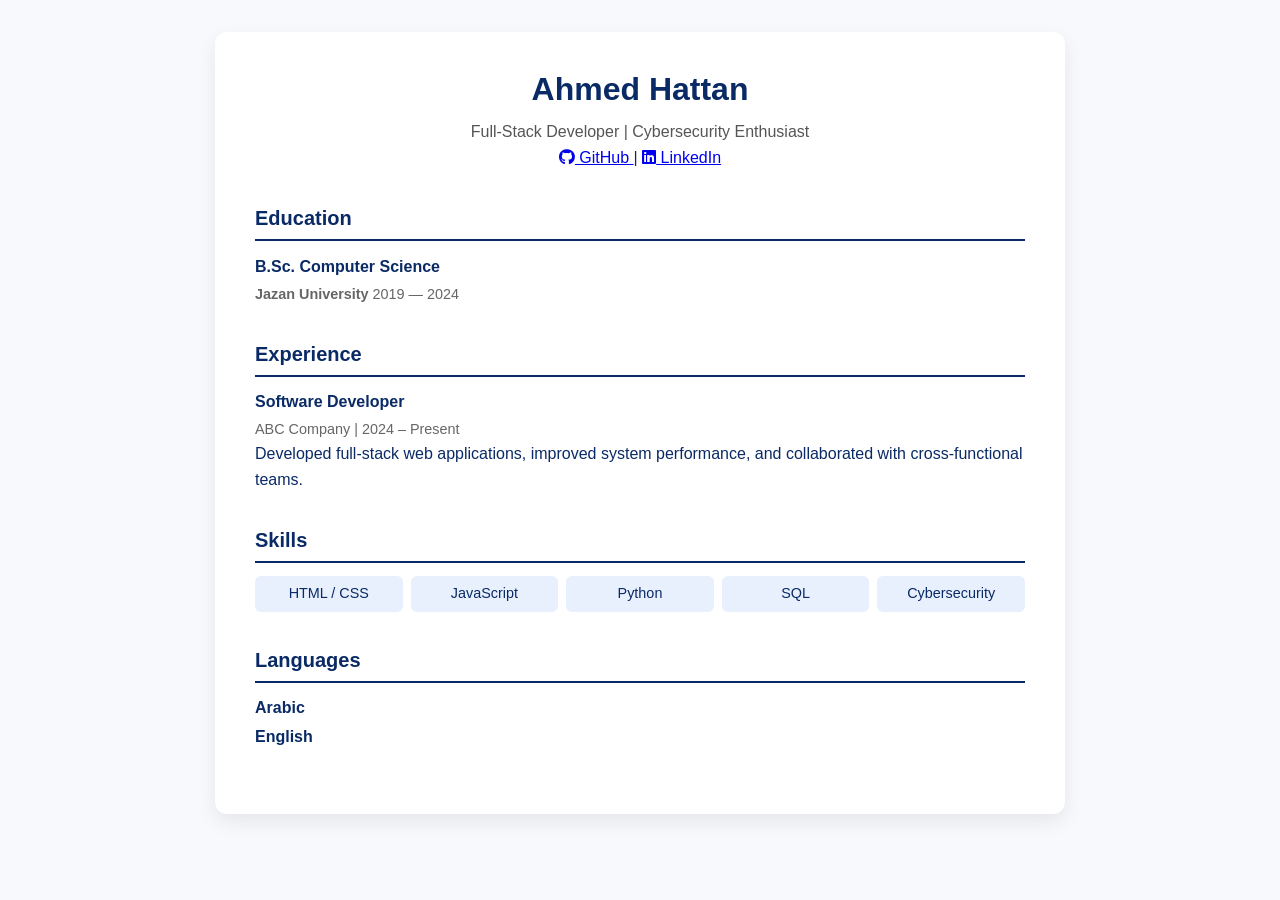
==== resume.html @ e26a3c25 "Update" ====
<!DOCTYPE html>
<html lang="en">

<head>
    <meta charset="UTF-8">
    <title>Resume - Ahmed Hattan</title>
    <link rel="stylesheet" href="./css/style-resume.css">
    <link rel="stylesheet" href="https://cdnjs.cloudflare.com/ajax/libs/font-awesome/6.5.2/css/all.min.css">

</head>

<body>
    <div class="resume">
        <div class="header">
            <h1>Ahmed Hattan</h1>
            <p>Full-Stack Developer | Cybersecurity Enthusiast</p>
            <a href="https://github.com/Ahmed-Hattan-2285" target="_blank" rel="noopener">
                <i class="fab fa-github"></i> GitHub
            </a> |
            <a href="https://www.linkedin.com/in/ahmed-hattan/" target="_blank" rel="noopener">
                <i class="fab fa-linkedin"></i> LinkedIn
            </a>
        </div>

        <div class="section">
            <h2>Education</h2>
            <div class="item">
                <h3><strong>B.Sc. Computer Science</strong></h3>
                <span><strong>Jazan University</strong> 2019 — 2024</span>
            </div>
        </div>

        <div class="section">
            <h2>Experience</h2>
            <div class="item">
                <h3>Software Developer</h3>
                <span>ABC Company | 2024 – Present</span>
                <p>Developed full-stack web applications, improved system performance, and collaborated with
                    cross-functional teams.</p>
            </div>
        </div>

        <div class="section">
            <h2>Skills</h2>
            <ul class="skills">
                <li>HTML / CSS</li>
                <li>JavaScript</li>
                <li>Python</li>
                <li>SQL</li>
                <li>Cybersecurity</li>
            </ul>
        </div>

        <div class="section">
            <h2>Languages</h2>
            <div class="item">
                <h3>Arabic</h3>
                <h3>English</h3>
            </div>
        </div>

        <footer>
        </footer>
    </div>
</body>

</html>
---- css/style-resume.css ----
/* Note: I used Color variables.These are intended to facilitate modification later.
So if I want to change the site's colors, I can modify them from just one place, here.*/

/*All CSS I used from :https://developer.mozilla.org/en-US/🔥*/

* {
  margin: 0;
  padding: 0;
  box-sizing: border-box;
}

body {
  font-family: "Segoe UI", Tahoma, Geneva, Verdana, sans-serif;
  line-height: 1.6;
  color: #222;
  background: #f7f9fc;
  padding: 2rem;
  color: #0a2a66; /* لون أزرق غامق */
  text-decoration: none;
  margin: 0 0.5rem;
  font-weight: 500;
  transition: color 0.2s ease;
}

.resume {
  max-width: 850px;
  margin: auto;
  background: #fff;
  border-radius: 12px;
  padding: 2rem 2.5rem;
  box-shadow: 0 8px 20px rgba(0, 0, 0, 0.08);
}

h1,
h2,
h3 {
  font-weight: 600;
  color: #0a2a66;
}

h1 {
  font-size: 2rem;
  margin-bottom: 0.25rem;
}

h2 {
  font-size: 1.25rem;
  border-bottom: 2px solid #0a2a66;
  padding-bottom: 0.3rem;
  margin-top: 2rem;
  margin-bottom: 0.8rem;
}

h3 {
  font-size: 1rem;
  margin-bottom: 0.2rem;
}

.header {
  text-align: center;
  margin-bottom: 1.5rem;
}

.header p {
  color: #555;
}

.section {
  margin-bottom: 1.5rem;
}

.item {
  margin-bottom: 1rem;
}

.item span {
  display: block;
  font-size: 0.9rem;
  color: #666;
}

.skills {
  display: grid;
  grid-template-columns: repeat(auto-fit, minmax(140px, 1fr));
  gap: 0.5rem;
  list-style: none;
}

.skills li {
  background: #e8f0fe;
  padding: 0.4rem 0.7rem;
  border-radius: 6px;
  text-align: center;
  font-size: 0.9rem;
  color: #0a2a66;
  font-weight: 500;
}

footer {
  text-align: center;
  margin-top: 2rem;
  font-size: 0.85rem;
  color: #777;
}
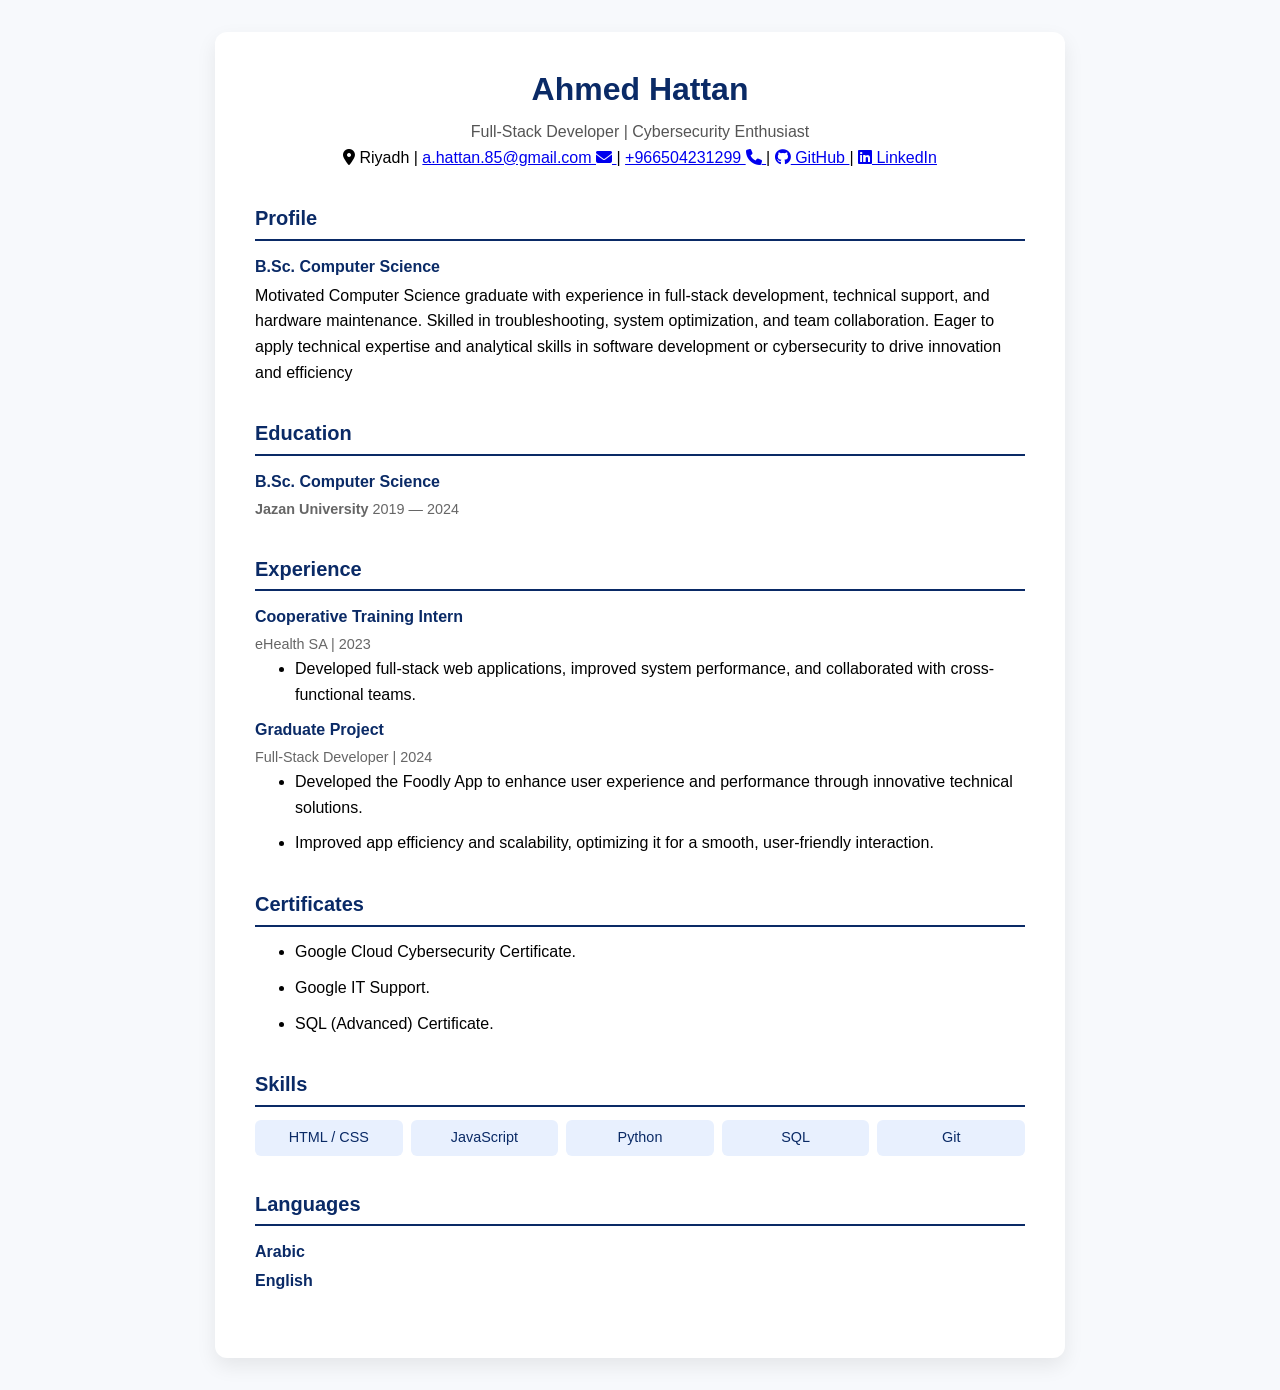
==== commit 103b6073: "update portfolio" ====
--- a/resume.html
+++ b/resume.html
@@ -14,6 +14,17 @@
         <div class="header">
             <h1>Ahmed Hattan</h1>
             <p>Full-Stack Developer | Cybersecurity Enthusiast</p>
+            
+            <i class="fas fa-map-marker-alt"></i> Riyadh |
+
+            <a href="mailto:a.hattan.85@gmail.com">a.hattan.85@gmail.com
+                <i class="fas fa-envelope"></i>
+            </a>|
+
+            <a href="tel:+966504231299">+966504231299
+                <i class="fas fa-phone"></i>
+            </a>|
+
             <a href="https://github.com/Ahmed-Hattan-2285" target="_blank" rel="noopener">
                 <i class="fab fa-github"></i> GitHub
             </a> |
@@ -23,45 +34,90 @@
         </div>
 
         <div class="section">
-            <h2>Education</h2>
+            <h2>Profile</h2>
             <div class="item">
                 <h3><strong>B.Sc. Computer Science</strong></h3>
-                <span><strong>Jazan University</strong> 2019 — 2024</span>
+                <p>
+                    Motivated Computer Science graduate with experience in full-stack development, technical
+                    support, and
+                    hardware maintenance. Skilled in troubleshooting, system optimization, and team collaboration. Eager
+                    to apply technical
+                    expertise and analytical skills in software development or cybersecurity to drive innovation and
+                    efficiency
+                </p>
             </div>
-        </div>
+            <div class="section">
+                <h2>Education</h2>
+                <div class="item">
+                    <h3><strong>B.Sc. Computer Science</strong></h3>
+                    <span><strong>Jazan University</strong> 2019 — 2024</span>
+                </div>
+            </div>
 
-        <div class="section">
-            <h2>Experience</h2>
-            <div class="item">
-                <h3>Software Developer</h3>
-                <span>ABC Company | 2024 – Present</span>
-                <p>Developed full-stack web applications, improved system performance, and collaborated with
-                    cross-functional teams.</p>
+            <div class="section">
+                <h2>Experience</h2>
+                <div class="item">
+                    <h3>Cooperative Training Intern</h3>
+                    <span>eHealth SA | 2023</span>
+
+                    <ul class="Experince">
+                        <li>
+                            Developed full-stack web applications, improved system performance, and collaborated with
+                            cross-functional teams.
+                        </li>
+                    </ul>
+
+
+                    <section class="item">
+                        <h3>Graduate Project
+                        </h3>
+                        <span>Full-Stack Developer | 2024</span>
+                        <ul class="Experince">
+                            <li>Developed the Foodly App to enhance user experience and performance through innovative
+                                technical solutions.
+                            </li>
+                            <li>
+                                Improved app efficiency and scalability, optimizing it for a smooth, user-friendly
+                                interaction.</li>
+                        </ul>
+
+                    </section>
+
+
+                </div>
+
+                <div class="section">
+                    <h2>Certificates</h2>
+                    <ul class="Experince">
+                        <li>Google Cloud Cybersecurity Certificate.
+                        </li>
+                        <li>Google IT Support.</li>
+                        <li>SQL (Advanced) Certificate.</li>
+                    </ul>
+                </div>
+
+                <div class="section">
+                    <h2>Skills</h2>
+                    <ul class="skills">
+                        <li>HTML / CSS</li>
+                        <li>JavaScript</li>
+                        <li>Python</li>
+                        <li>SQL</li>
+                        <li>Git</li>
+                    </ul>
+                </div>
+
+                <div class="section">
+                    <h2>Languages</h2>
+                    <div class="item">
+                        <h3>Arabic</h3>
+                        <h3>English</h3>
+                    </div>
+                </div>
+
+                <footer>
+                </footer>
             </div>
-        </div>
-
-        <div class="section">
-            <h2>Skills</h2>
-            <ul class="skills">
-                <li>HTML / CSS</li>
-                <li>JavaScript</li>
-                <li>Python</li>
-                <li>SQL</li>
-                <li>Cybersecurity</li>
-            </ul>
-        </div>
-
-        <div class="section">
-            <h2>Languages</h2>
-            <div class="item">
-                <h3>Arabic</h3>
-                <h3>English</h3>
-            </div>
-        </div>
-
-        <footer>
-        </footer>
-    </div>
 </body>
 
 </html>
--- a/css/style-resume.css
+++ b/css/style-resume.css
@@ -15,9 +15,9 @@
   color: #222;
   background: #f7f9fc;
   padding: 2rem;
-  color: #0a2a66; /* لون أزرق غامق */
+  color: #000000; 
   text-decoration: none;
-  margin: 0 0.5rem;
+  margin: 0 0.5rem auto;
   font-weight: 500;
   transition: color 0.2s ease;
 }
@@ -54,6 +54,11 @@
 h3 {
   font-size: 1rem;
   margin-bottom: 0.2rem;
+}
+
+.Experince li {
+    margin-left: 40px;
+    margin-bottom: 10px;
 }
 
 .header {
@@ -101,4 +106,4 @@
   margin-top: 2rem;
   font-size: 0.85rem;
   color: #777;
-}+}
